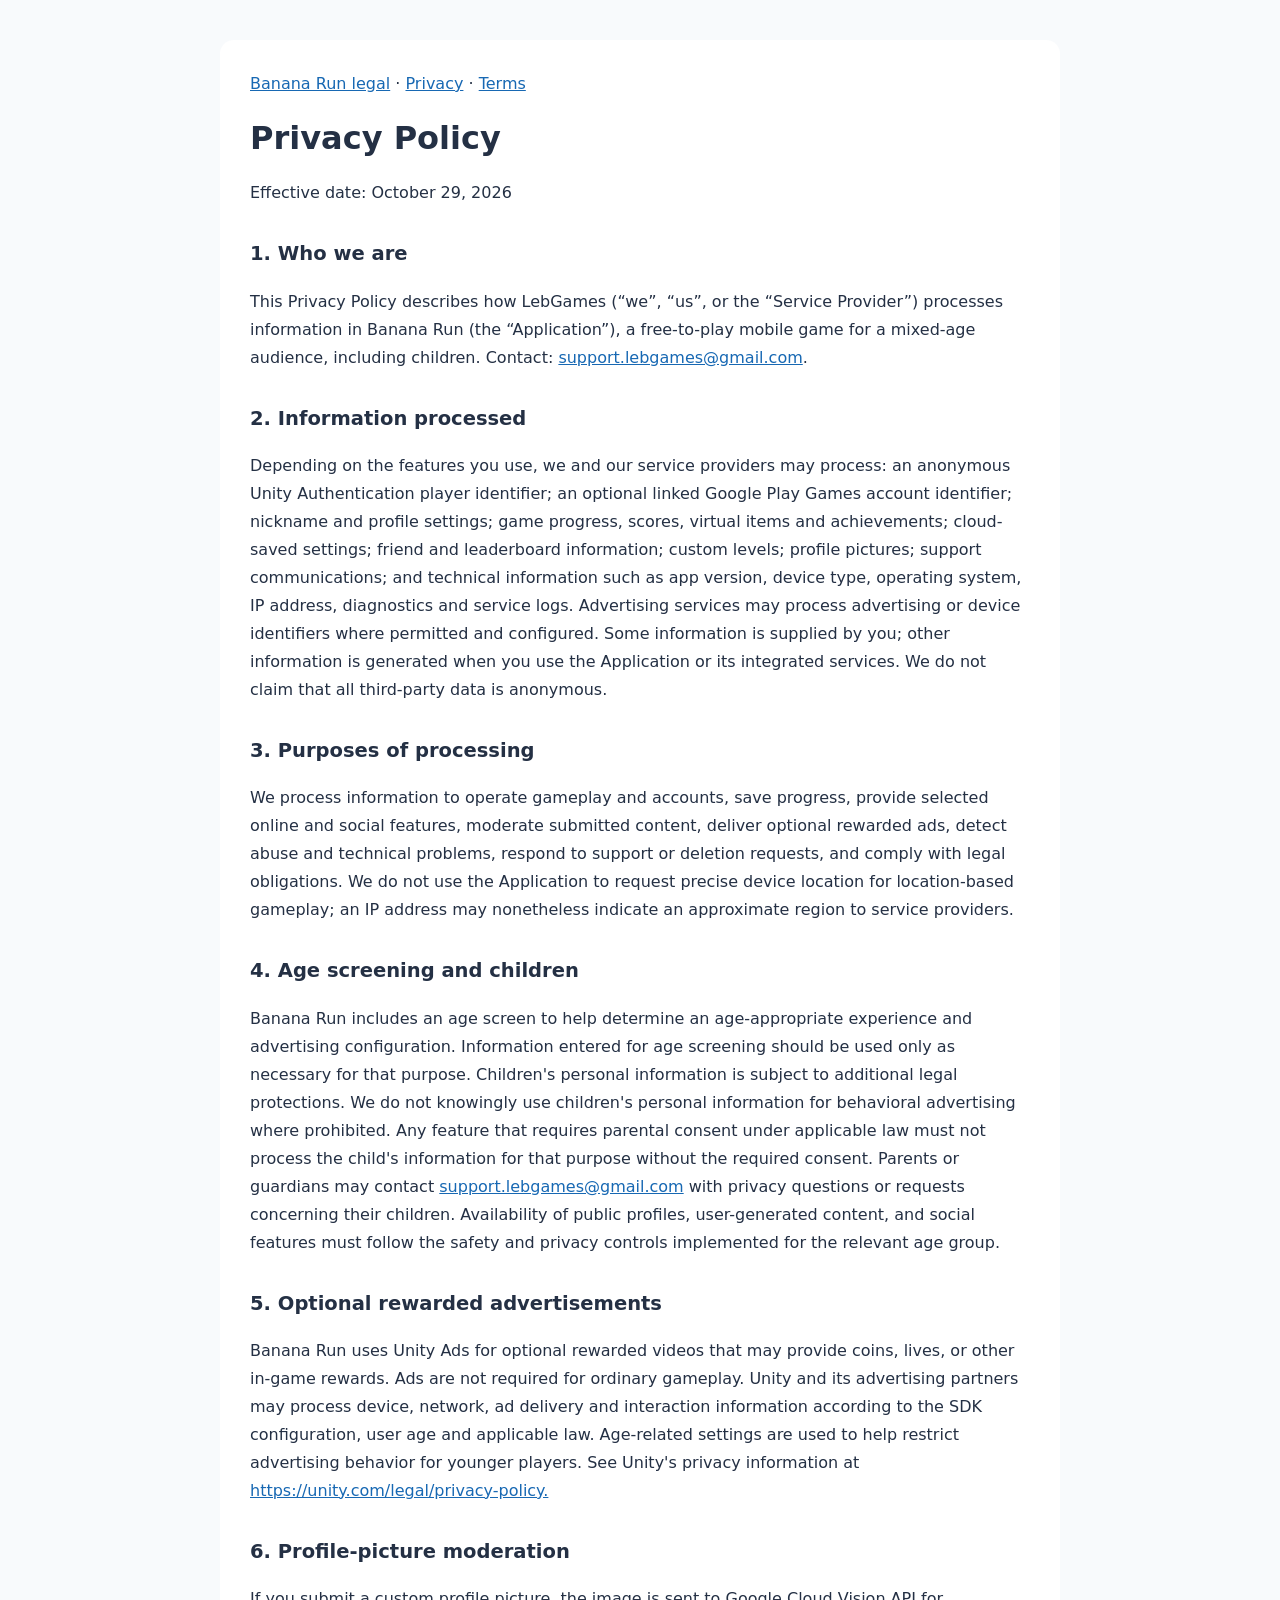
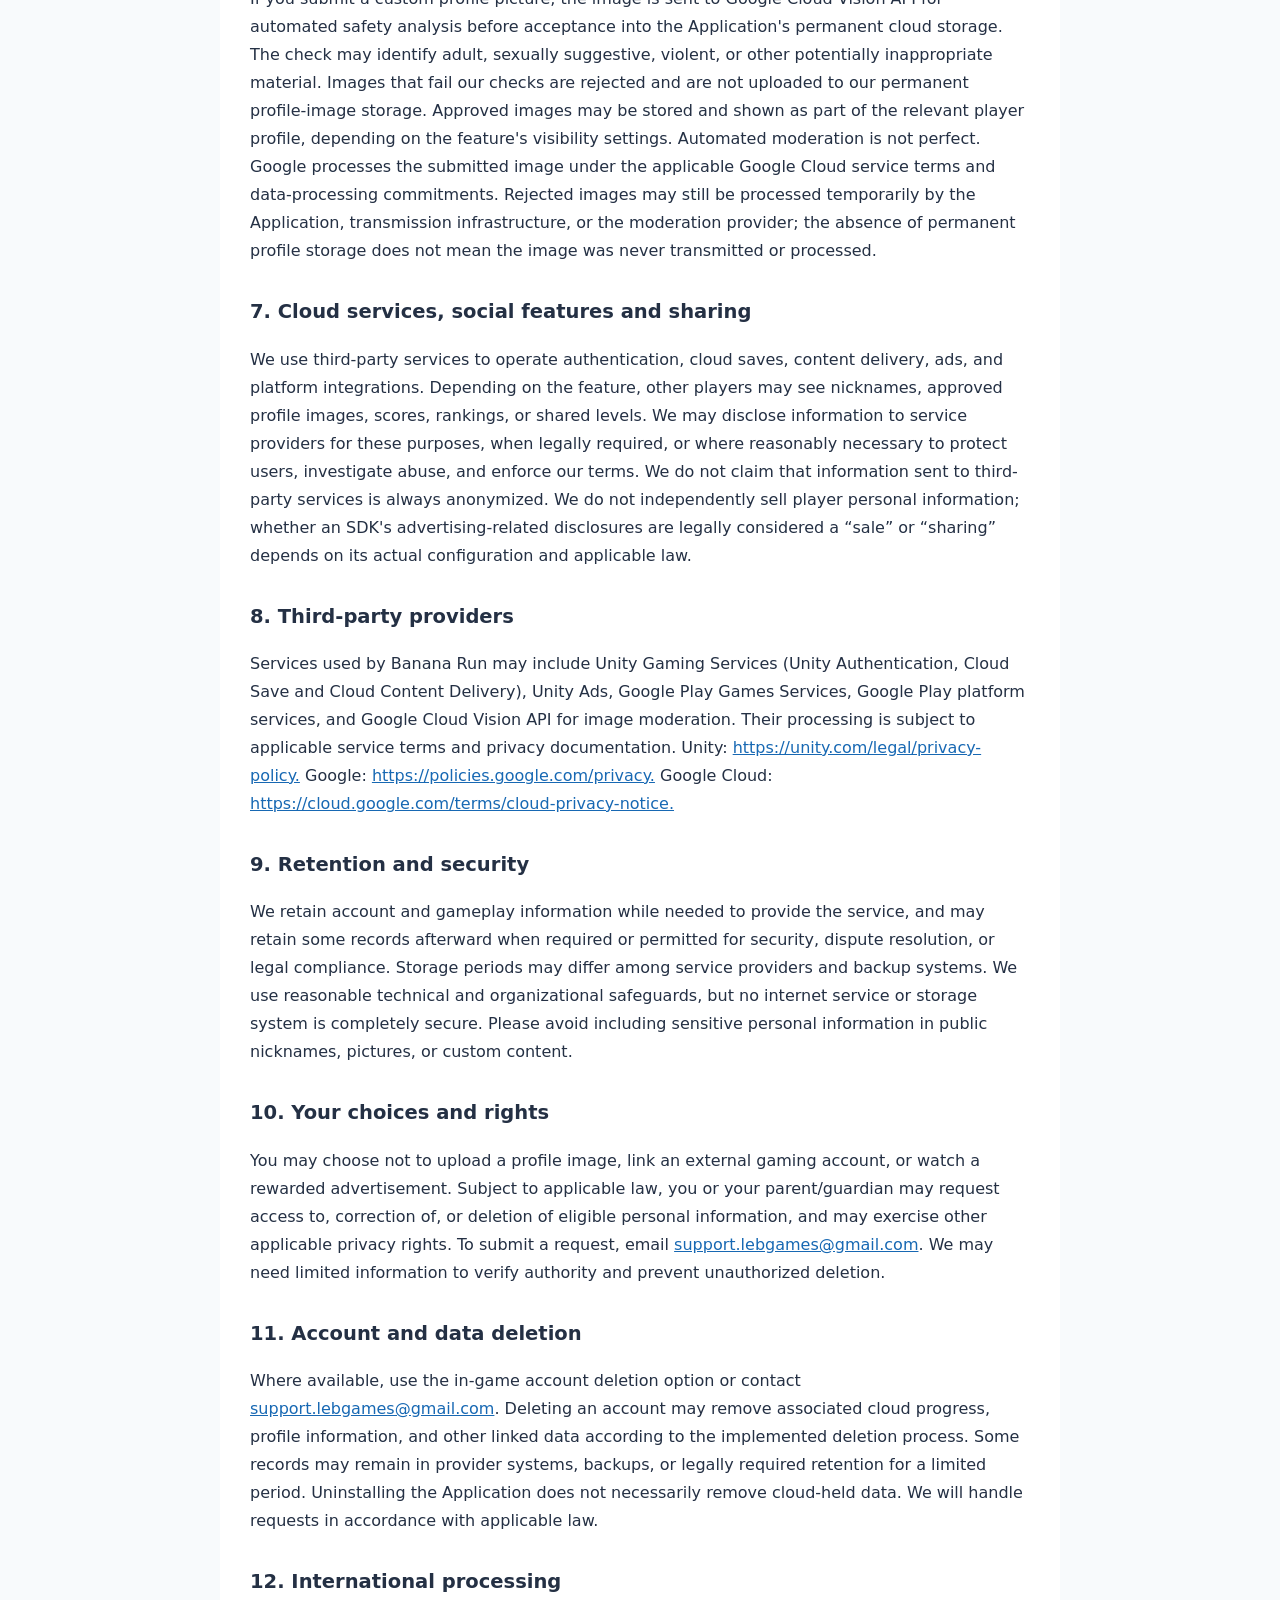
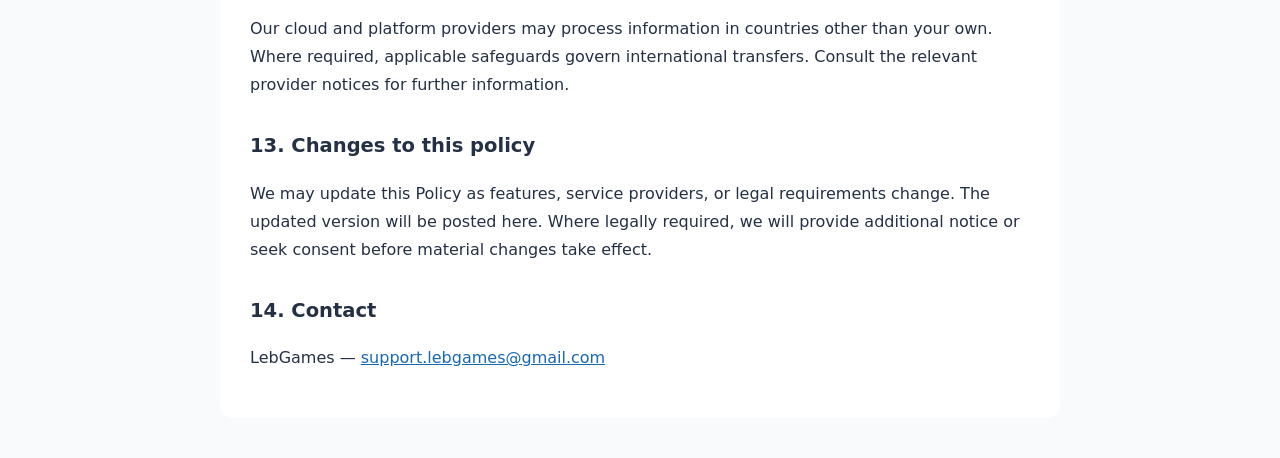
==== privacy-policy.html @ f40f856b "Add files via upload" ====
<!doctype html><html lang="en"><head><meta charset="utf-8"><meta name="viewport" content="width=device-width, initial-scale=1"><title>Privacy Policy | Banana Run</title><style>body{font:16px/1.75 system-ui,-apple-system,Segoe UI,sans-serif;color:#243044;background:#f8fafc;margin:0}main{max-width:780px;margin:40px auto;padding:30px;background:white;border-radius:14px}h1{line-height:1.2}h2{margin-top:30px;font-size:1.22rem}a{color:#1768b3;overflow-wrap:anywhere}@media(max-width:700px){main{margin:0;padding:20px;border-radius:0}}</style></head><body><main><nav><a href="index.html">Banana Run legal</a> · <a href="privacy-policy.html">Privacy</a> · <a href="terms-and-conditions.html">Terms</a></nav><h1>Privacy Policy</h1><p>Effective date: October 29, 2026</p><h2>1. Who we are</h2><p>This Privacy Policy describes how LebGames (“we”, “us”, or the “Service Provider”) processes information in Banana Run (the “Application”), a free-to-play mobile game for a mixed-age audience, including children. Contact: <a href="mailto:support.lebgames@gmail.com">support.lebgames@gmail.com</a>.</p><h2>2. Information processed</h2><p>Depending on the features you use, we and our service providers may process: an anonymous Unity Authentication player identifier; an optional linked Google Play Games account identifier; nickname and profile settings; game progress, scores, virtual items and achievements; cloud-saved settings; friend and leaderboard information; custom levels; profile pictures; support communications; and technical information such as app version, device type, operating system, IP address, diagnostics and service logs. Advertising services may process advertising or device identifiers where permitted and configured. Some information is supplied by you; other information is generated when you use the Application or its integrated services. We do not claim that all third-party data is anonymous.</p><h2>3. Purposes of processing</h2><p>We process information to operate gameplay and accounts, save progress, provide selected online and social features, moderate submitted content, deliver optional rewarded ads, detect abuse and technical problems, respond to support or deletion requests, and comply with legal obligations. We do not use the Application to request precise device location for location-based gameplay; an IP address may nonetheless indicate an approximate region to service providers.</p><h2>4. Age screening and children</h2><p>Banana Run includes an age screen to help determine an age-appropriate experience and advertising configuration. Information entered for age screening should be used only as necessary for that purpose. Children&#x27;s personal information is subject to additional legal protections. We do not knowingly use children&#x27;s personal information for behavioral advertising where prohibited. Any feature that requires parental consent under applicable law must not process the child&#x27;s information for that purpose without the required consent. Parents or guardians may contact <a href="mailto:support.lebgames@gmail.com">support.lebgames@gmail.com</a> with privacy questions or requests concerning their children. Availability of public profiles, user-generated content, and social features must follow the safety and privacy controls implemented for the relevant age group.</p><h2>5. Optional rewarded advertisements</h2><p>Banana Run uses Unity Ads for optional rewarded videos that may provide coins, lives, or other in-game rewards. Ads are not required for ordinary gameplay. Unity and its advertising partners may process device, network, ad delivery and interaction information according to the SDK configuration, user age and applicable law. Age-related settings are used to help restrict advertising behavior for younger players. See Unity&#x27;s privacy information at <a href="https://unity.com/legal/privacy-policy.">https://unity.com/legal/privacy-policy.</a></p><h2>6. Profile-picture moderation</h2><p>If you submit a custom profile picture, the image is sent to Google Cloud Vision API for automated safety analysis before acceptance into the Application&#x27;s permanent cloud storage. The check may identify adult, sexually suggestive, violent, or other potentially inappropriate material. Images that fail our checks are rejected and are not uploaded to our permanent profile-image storage. Approved images may be stored and shown as part of the relevant player profile, depending on the feature&#x27;s visibility settings. Automated moderation is not perfect. Google processes the submitted image under the applicable Google Cloud service terms and data-processing commitments. Rejected images may still be processed temporarily by the Application, transmission infrastructure, or the moderation provider; the absence of permanent profile storage does not mean the image was never transmitted or processed.</p><h2>7. Cloud services, social features and sharing</h2><p>We use third-party services to operate authentication, cloud saves, content delivery, ads, and platform integrations. Depending on the feature, other players may see nicknames, approved profile images, scores, rankings, or shared levels. We may disclose information to service providers for these purposes, when legally required, or where reasonably necessary to protect users, investigate abuse, and enforce our terms. We do not claim that information sent to third-party services is always anonymized. We do not independently sell player personal information; whether an SDK&#x27;s advertising-related disclosures are legally considered a “sale” or “sharing” depends on its actual configuration and applicable law.</p><h2>8. Third-party providers</h2><p>Services used by Banana Run may include Unity Gaming Services (Unity Authentication, Cloud Save and Cloud Content Delivery), Unity Ads, Google Play Games Services, Google Play platform services, and Google Cloud Vision API for image moderation. Their processing is subject to applicable service terms and privacy documentation. Unity: <a href="https://unity.com/legal/privacy-policy.">https://unity.com/legal/privacy-policy.</a> Google: <a href="https://policies.google.com/privacy.">https://policies.google.com/privacy.</a> Google Cloud: <a href="https://cloud.google.com/terms/cloud-privacy-notice.">https://cloud.google.com/terms/cloud-privacy-notice.</a></p><h2>9. Retention and security</h2><p>We retain account and gameplay information while needed to provide the service, and may retain some records afterward when required or permitted for security, dispute resolution, or legal compliance. Storage periods may differ among service providers and backup systems. We use reasonable technical and organizational safeguards, but no internet service or storage system is completely secure. Please avoid including sensitive personal information in public nicknames, pictures, or custom content.</p><h2>10. Your choices and rights</h2><p>You may choose not to upload a profile image, link an external gaming account, or watch a rewarded advertisement. Subject to applicable law, you or your parent/guardian may request access to, correction of, or deletion of eligible personal information, and may exercise other applicable privacy rights. To submit a request, email <a href="mailto:support.lebgames@gmail.com">support.lebgames@gmail.com</a>. We may need limited information to verify authority and prevent unauthorized deletion.</p><h2>11. Account and data deletion</h2><p>Where available, use the in-game account deletion option or contact <a href="mailto:support.lebgames@gmail.com">support.lebgames@gmail.com</a>. Deleting an account may remove associated cloud progress, profile information, and other linked data according to the implemented deletion process. Some records may remain in provider systems, backups, or legally required retention for a limited period. Uninstalling the Application does not necessarily remove cloud-held data. We will handle requests in accordance with applicable law.</p><h2>12. International processing</h2><p>Our cloud and platform providers may process information in countries other than your own. Where required, applicable safeguards govern international transfers. Consult the relevant provider notices for further information.</p><h2>13. Changes to this policy</h2><p>We may update this Policy as features, service providers, or legal requirements change. The updated version will be posted here. Where legally required, we will provide additional notice or seek consent before material changes take effect.</p><h2>14. Contact</h2><p>LebGames — <a href="mailto:support.lebgames@gmail.com">support.lebgames@gmail.com</a></p></main></body></html>
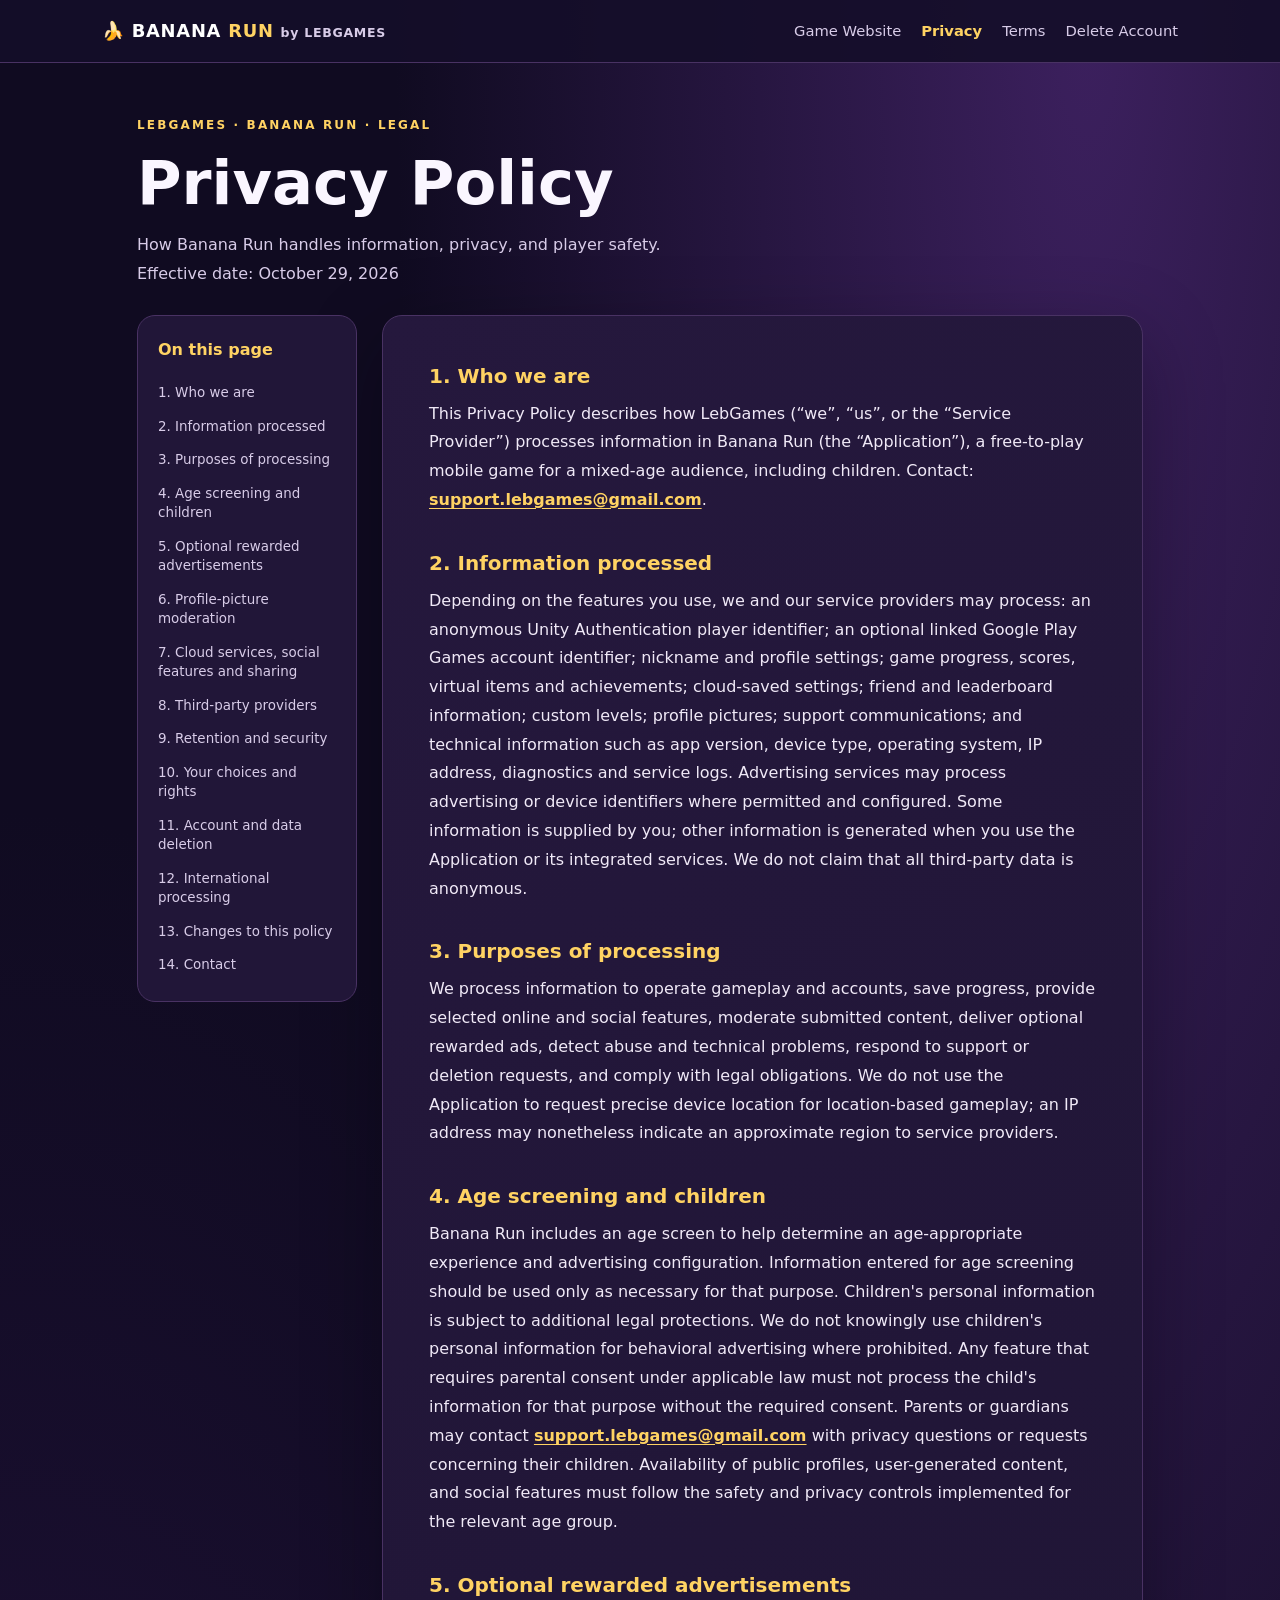
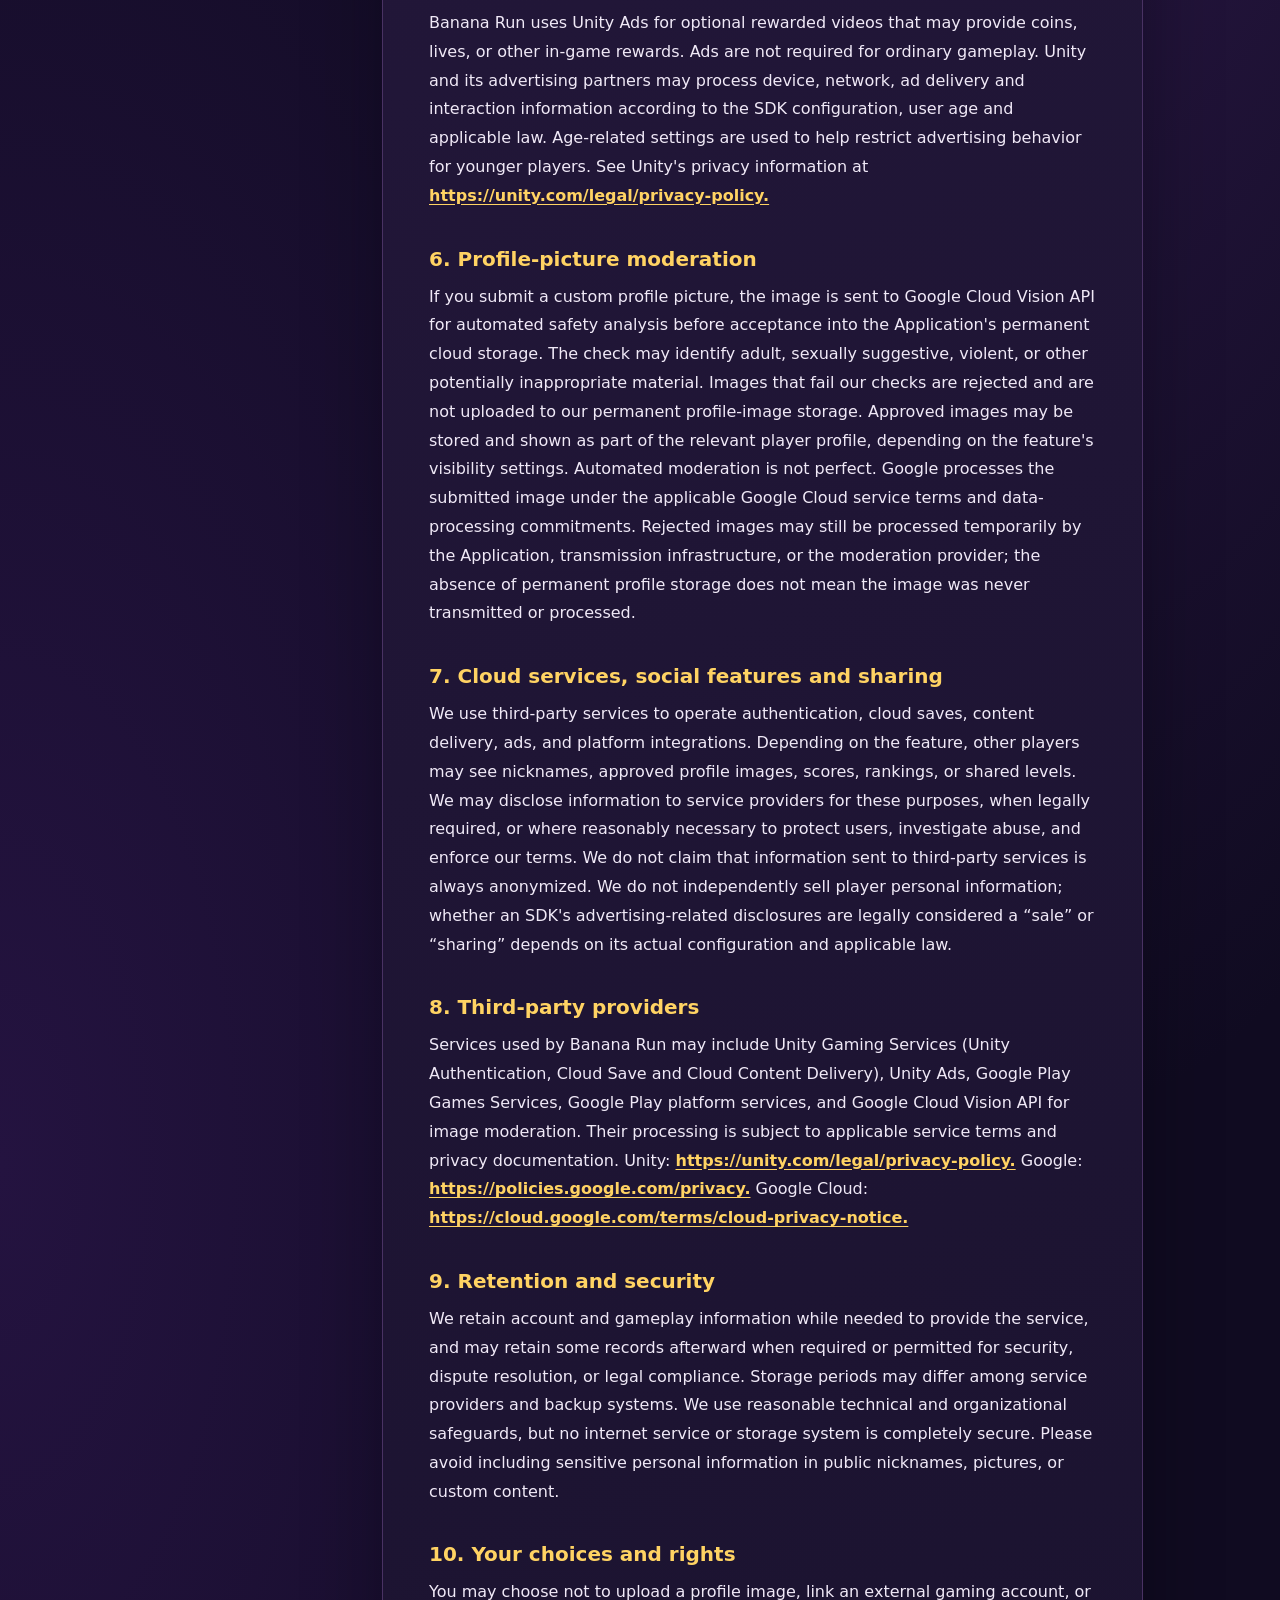
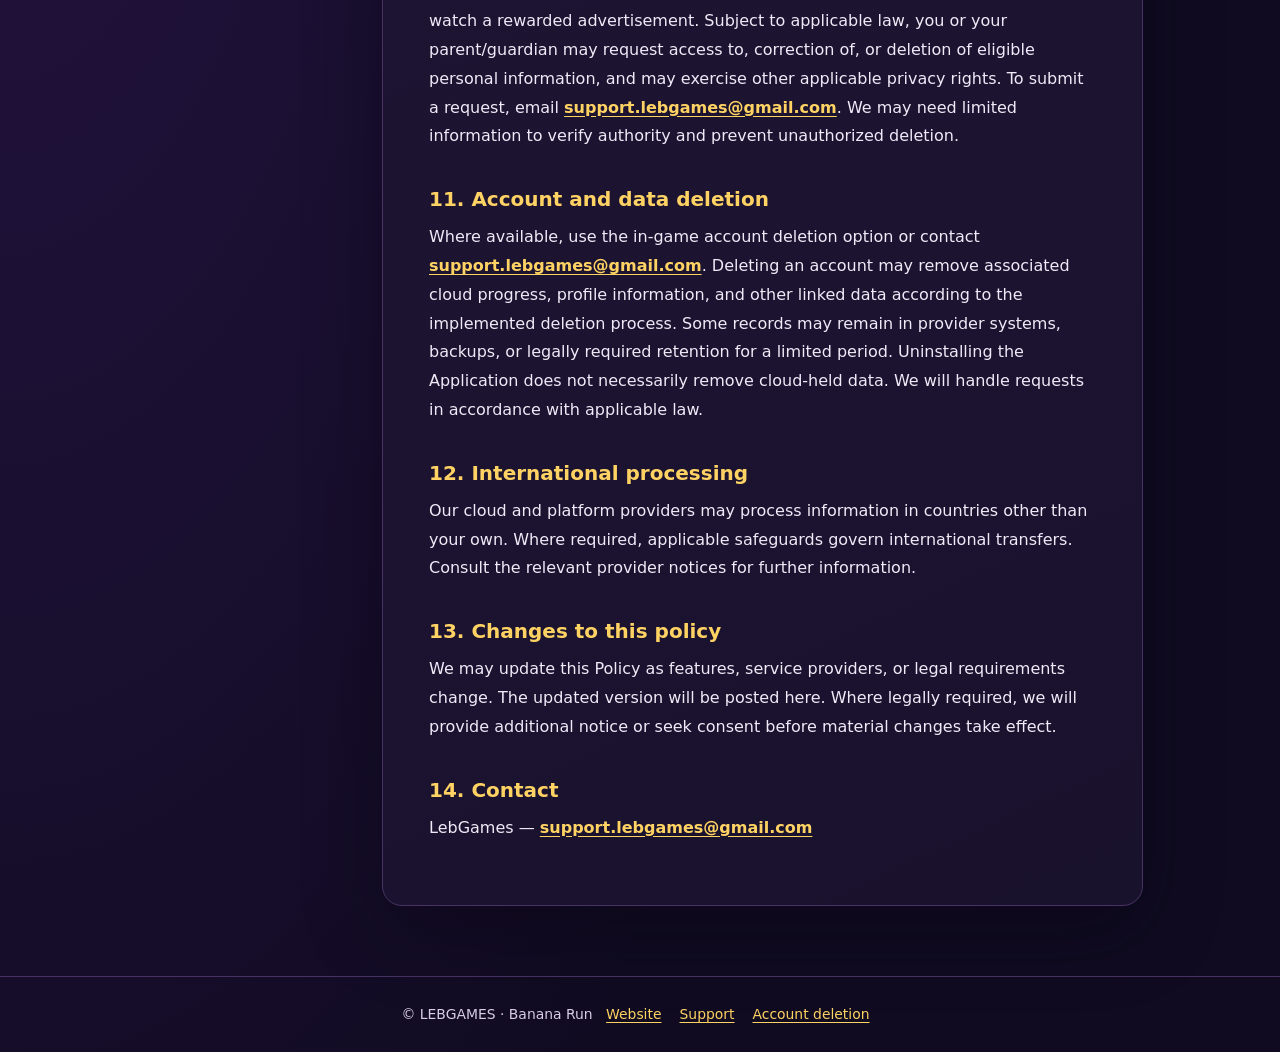
==== commit c94bf9ca: "Add files via upload" ====
--- a/privacy-policy.html
+++ b/privacy-policy.html
@@ -1 +1,9 @@
-<!doctype html><html lang="en"><head><meta charset="utf-8"><meta name="viewport" content="width=device-width, initial-scale=1"><title>Privacy Policy | Banana Run</title><style>body{font:16px/1.75 system-ui,-apple-system,Segoe UI,sans-serif;color:#243044;background:#f8fafc;margin:0}main{max-width:780px;margin:40px auto;padding:30px;background:white;border-radius:14px}h1{line-height:1.2}h2{margin-top:30px;font-size:1.22rem}a{color:#1768b3;overflow-wrap:anywhere}@media(max-width:700px){main{margin:0;padding:20px;border-radius:0}}</style></head><body><main><nav><a href="index.html">Banana Run legal</a> · <a href="privacy-policy.html">Privacy</a> · <a href="terms-and-conditions.html">Terms</a></nav><h1>Privacy Policy</h1><p>Effective date: October 29, 2026</p><h2>1. Who we are</h2><p>This Privacy Policy describes how LebGames (“we”, “us”, or the “Service Provider”) processes information in Banana Run (the “Application”), a free-to-play mobile game for a mixed-age audience, including children. Contact: <a href="mailto:support.lebgames@gmail.com">support.lebgames@gmail.com</a>.</p><h2>2. Information processed</h2><p>Depending on the features you use, we and our service providers may process: an anonymous Unity Authentication player identifier; an optional linked Google Play Games account identifier; nickname and profile settings; game progress, scores, virtual items and achievements; cloud-saved settings; friend and leaderboard information; custom levels; profile pictures; support communications; and technical information such as app version, device type, operating system, IP address, diagnostics and service logs. Advertising services may process advertising or device identifiers where permitted and configured. Some information is supplied by you; other information is generated when you use the Application or its integrated services. We do not claim that all third-party data is anonymous.</p><h2>3. Purposes of processing</h2><p>We process information to operate gameplay and accounts, save progress, provide selected online and social features, moderate submitted content, deliver optional rewarded ads, detect abuse and technical problems, respond to support or deletion requests, and comply with legal obligations. We do not use the Application to request precise device location for location-based gameplay; an IP address may nonetheless indicate an approximate region to service providers.</p><h2>4. Age screening and children</h2><p>Banana Run includes an age screen to help determine an age-appropriate experience and advertising configuration. Information entered for age screening should be used only as necessary for that purpose. Children&#x27;s personal information is subject to additional legal protections. We do not knowingly use children&#x27;s personal information for behavioral advertising where prohibited. Any feature that requires parental consent under applicable law must not process the child&#x27;s information for that purpose without the required consent. Parents or guardians may contact <a href="mailto:support.lebgames@gmail.com">support.lebgames@gmail.com</a> with privacy questions or requests concerning their children. Availability of public profiles, user-generated content, and social features must follow the safety and privacy controls implemented for the relevant age group.</p><h2>5. Optional rewarded advertisements</h2><p>Banana Run uses Unity Ads for optional rewarded videos that may provide coins, lives, or other in-game rewards. Ads are not required for ordinary gameplay. Unity and its advertising partners may process device, network, ad delivery and interaction information according to the SDK configuration, user age and applicable law. Age-related settings are used to help restrict advertising behavior for younger players. See Unity&#x27;s privacy information at <a href="https://unity.com/legal/privacy-policy.">https://unity.com/legal/privacy-policy.</a></p><h2>6. Profile-picture moderation</h2><p>If you submit a custom profile picture, the image is sent to Google Cloud Vision API for automated safety analysis before acceptance into the Application&#x27;s permanent cloud storage. The check may identify adult, sexually suggestive, violent, or other potentially inappropriate material. Images that fail our checks are rejected and are not uploaded to our permanent profile-image storage. Approved images may be stored and shown as part of the relevant player profile, depending on the feature&#x27;s visibility settings. Automated moderation is not perfect. Google processes the submitted image under the applicable Google Cloud service terms and data-processing commitments. Rejected images may still be processed temporarily by the Application, transmission infrastructure, or the moderation provider; the absence of permanent profile storage does not mean the image was never transmitted or processed.</p><h2>7. Cloud services, social features and sharing</h2><p>We use third-party services to operate authentication, cloud saves, content delivery, ads, and platform integrations. Depending on the feature, other players may see nicknames, approved profile images, scores, rankings, or shared levels. We may disclose information to service providers for these purposes, when legally required, or where reasonably necessary to protect users, investigate abuse, and enforce our terms. We do not claim that information sent to third-party services is always anonymized. We do not independently sell player personal information; whether an SDK&#x27;s advertising-related disclosures are legally considered a “sale” or “sharing” depends on its actual configuration and applicable law.</p><h2>8. Third-party providers</h2><p>Services used by Banana Run may include Unity Gaming Services (Unity Authentication, Cloud Save and Cloud Content Delivery), Unity Ads, Google Play Games Services, Google Play platform services, and Google Cloud Vision API for image moderation. Their processing is subject to applicable service terms and privacy documentation. Unity: <a href="https://unity.com/legal/privacy-policy.">https://unity.com/legal/privacy-policy.</a> Google: <a href="https://policies.google.com/privacy.">https://policies.google.com/privacy.</a> Google Cloud: <a href="https://cloud.google.com/terms/cloud-privacy-notice.">https://cloud.google.com/terms/cloud-privacy-notice.</a></p><h2>9. Retention and security</h2><p>We retain account and gameplay information while needed to provide the service, and may retain some records afterward when required or permitted for security, dispute resolution, or legal compliance. Storage periods may differ among service providers and backup systems. We use reasonable technical and organizational safeguards, but no internet service or storage system is completely secure. Please avoid including sensitive personal information in public nicknames, pictures, or custom content.</p><h2>10. Your choices and rights</h2><p>You may choose not to upload a profile image, link an external gaming account, or watch a rewarded advertisement. Subject to applicable law, you or your parent/guardian may request access to, correction of, or deletion of eligible personal information, and may exercise other applicable privacy rights. To submit a request, email <a href="mailto:support.lebgames@gmail.com">support.lebgames@gmail.com</a>. We may need limited information to verify authority and prevent unauthorized deletion.</p><h2>11. Account and data deletion</h2><p>Where available, use the in-game account deletion option or contact <a href="mailto:support.lebgames@gmail.com">support.lebgames@gmail.com</a>. Deleting an account may remove associated cloud progress, profile information, and other linked data according to the implemented deletion process. Some records may remain in provider systems, backups, or legally required retention for a limited period. Uninstalling the Application does not necessarily remove cloud-held data. We will handle requests in accordance with applicable law.</p><h2>12. International processing</h2><p>Our cloud and platform providers may process information in countries other than your own. Where required, applicable safeguards govern international transfers. Consult the relevant provider notices for further information.</p><h2>13. Changes to this policy</h2><p>We may update this Policy as features, service providers, or legal requirements change. The updated version will be posted here. Where legally required, we will provide additional notice or seek consent before material changes take effect.</p><h2>14. Contact</h2><p>LebGames — <a href="mailto:support.lebgames@gmail.com">support.lebgames@gmail.com</a></p></main></body></html>+<!doctype html>
+<html lang="en"><head><meta charset="utf-8"><meta name="viewport" content="width=device-width,initial-scale=1">
+<meta name="theme-color" content="#100b21"><meta name="description" content="How Banana Run handles information, privacy, and player safety.">
+<title>Privacy Policy | Banana Run — LEBGAMES</title><link rel="stylesheet" href="legal-style.css"></head>
+<body><header class="site-header"><div class="header-inner"><a class="brand" href="https://lebgames.github.io/BananaRun/">🍌 BANANA <b>RUN</b> <span style="font-size:.7em;color:#d8cce8">by LEBGAMES</span></a>
+<nav aria-label="Primary navigation"><a href="https://lebgames.github.io/BananaRun/">Game Website</a><a href="privacy-policy.html" aria-current="page">Privacy</a><a href="terms-and-conditions.html" >Terms</a><a href="https://berjawiahmad.github.io/banana-run-account-deletion/">Delete Account</a></nav></div></header>
+<section class="hero"><div class="eyebrow">LEBGAMES · Banana Run · Legal</div><h1>Privacy Policy</h1><p>How Banana Run handles information, privacy, and player safety.<br>Effective date: October 29, 2026</p></section>
+<div class="layout"><aside class="toc" aria-label="On this page"><strong>On this page</strong><div class="toc-links"><a href="#section-1">1. Who we are</a><a href="#section-2">2. Information processed</a><a href="#section-3">3. Purposes of processing</a><a href="#section-4">4. Age screening and children</a><a href="#section-5">5. Optional rewarded advertisements</a><a href="#section-6">6. Profile-picture moderation</a><a href="#section-7">7. Cloud services, social features and sharing</a><a href="#section-8">8. Third-party providers</a><a href="#section-9">9. Retention and security</a><a href="#section-10">10. Your choices and rights</a><a href="#section-11">11. Account and data deletion</a><a href="#section-12">12. International processing</a><a href="#section-13">13. Changes to this policy</a><a href="#section-14">14. Contact</a></div></aside><main class="policy" id="main-content"><h2 id="section-1">1. Who we are</h2><p>This Privacy Policy describes how LebGames (“we”, “us”, or the “Service Provider”) processes information in Banana Run (the “Application”), a free-to-play mobile game for a mixed-age audience, including children. Contact: <a href="mailto:support.lebgames@gmail.com">support.lebgames@gmail.com</a>.</p><h2 id="section-2">2. Information processed</h2><p>Depending on the features you use, we and our service providers may process: an anonymous Unity Authentication player identifier; an optional linked Google Play Games account identifier; nickname and profile settings; game progress, scores, virtual items and achievements; cloud-saved settings; friend and leaderboard information; custom levels; profile pictures; support communications; and technical information such as app version, device type, operating system, IP address, diagnostics and service logs. Advertising services may process advertising or device identifiers where permitted and configured. Some information is supplied by you; other information is generated when you use the Application or its integrated services. We do not claim that all third-party data is anonymous.</p><h2 id="section-3">3. Purposes of processing</h2><p>We process information to operate gameplay and accounts, save progress, provide selected online and social features, moderate submitted content, deliver optional rewarded ads, detect abuse and technical problems, respond to support or deletion requests, and comply with legal obligations. We do not use the Application to request precise device location for location-based gameplay; an IP address may nonetheless indicate an approximate region to service providers.</p><h2 id="section-4">4. Age screening and children</h2><p>Banana Run includes an age screen to help determine an age-appropriate experience and advertising configuration. Information entered for age screening should be used only as necessary for that purpose. Children's personal information is subject to additional legal protections. We do not knowingly use children's personal information for behavioral advertising where prohibited. Any feature that requires parental consent under applicable law must not process the child's information for that purpose without the required consent. Parents or guardians may contact <a href="mailto:support.lebgames@gmail.com">support.lebgames@gmail.com</a> with privacy questions or requests concerning their children. Availability of public profiles, user-generated content, and social features must follow the safety and privacy controls implemented for the relevant age group.</p><h2 id="section-5">5. Optional rewarded advertisements</h2><p>Banana Run uses Unity Ads for optional rewarded videos that may provide coins, lives, or other in-game rewards. Ads are not required for ordinary gameplay. Unity and its advertising partners may process device, network, ad delivery and interaction information according to the SDK configuration, user age and applicable law. Age-related settings are used to help restrict advertising behavior for younger players. See Unity's privacy information at <a href="https://unity.com/legal/privacy-policy.">https://unity.com/legal/privacy-policy.</a></p><h2 id="section-6">6. Profile-picture moderation</h2><p>If you submit a custom profile picture, the image is sent to Google Cloud Vision API for automated safety analysis before acceptance into the Application's permanent cloud storage. The check may identify adult, sexually suggestive, violent, or other potentially inappropriate material. Images that fail our checks are rejected and are not uploaded to our permanent profile-image storage. Approved images may be stored and shown as part of the relevant player profile, depending on the feature's visibility settings. Automated moderation is not perfect. Google processes the submitted image under the applicable Google Cloud service terms and data-processing commitments. Rejected images may still be processed temporarily by the Application, transmission infrastructure, or the moderation provider; the absence of permanent profile storage does not mean the image was never transmitted or processed.</p><h2 id="section-7">7. Cloud services, social features and sharing</h2><p>We use third-party services to operate authentication, cloud saves, content delivery, ads, and platform integrations. Depending on the feature, other players may see nicknames, approved profile images, scores, rankings, or shared levels. We may disclose information to service providers for these purposes, when legally required, or where reasonably necessary to protect users, investigate abuse, and enforce our terms. We do not claim that information sent to third-party services is always anonymized. We do not independently sell player personal information; whether an SDK's advertising-related disclosures are legally considered a “sale” or “sharing” depends on its actual configuration and applicable law.</p><h2 id="section-8">8. Third-party providers</h2><p>Services used by Banana Run may include Unity Gaming Services (Unity Authentication, Cloud Save and Cloud Content Delivery), Unity Ads, Google Play Games Services, Google Play platform services, and Google Cloud Vision API for image moderation. Their processing is subject to applicable service terms and privacy documentation. Unity: <a href="https://unity.com/legal/privacy-policy.">https://unity.com/legal/privacy-policy.</a> Google: <a href="https://policies.google.com/privacy.">https://policies.google.com/privacy.</a> Google Cloud: <a href="https://cloud.google.com/terms/cloud-privacy-notice.">https://cloud.google.com/terms/cloud-privacy-notice.</a></p><h2 id="section-9">9. Retention and security</h2><p>We retain account and gameplay information while needed to provide the service, and may retain some records afterward when required or permitted for security, dispute resolution, or legal compliance. Storage periods may differ among service providers and backup systems. We use reasonable technical and organizational safeguards, but no internet service or storage system is completely secure. Please avoid including sensitive personal information in public nicknames, pictures, or custom content.</p><h2 id="section-10">10. Your choices and rights</h2><p>You may choose not to upload a profile image, link an external gaming account, or watch a rewarded advertisement. Subject to applicable law, you or your parent/guardian may request access to, correction of, or deletion of eligible personal information, and may exercise other applicable privacy rights. To submit a request, email <a href="mailto:support.lebgames@gmail.com">support.lebgames@gmail.com</a>. We may need limited information to verify authority and prevent unauthorized deletion.</p><h2 id="section-11">11. Account and data deletion</h2><p>Where available, use the in-game account deletion option or contact <a href="mailto:support.lebgames@gmail.com">support.lebgames@gmail.com</a>. Deleting an account may remove associated cloud progress, profile information, and other linked data according to the implemented deletion process. Some records may remain in provider systems, backups, or legally required retention for a limited period. Uninstalling the Application does not necessarily remove cloud-held data. We will handle requests in accordance with applicable law.</p><h2 id="section-12">12. International processing</h2><p>Our cloud and platform providers may process information in countries other than your own. Where required, applicable safeguards govern international transfers. Consult the relevant provider notices for further information.</p><h2 id="section-13">13. Changes to this policy</h2><p>We may update this Policy as features, service providers, or legal requirements change. The updated version will be posted here. Where legally required, we will provide additional notice or seek consent before material changes take effect.</p><h2 id="section-14">14. Contact</h2><p>LebGames — <a href="mailto:support.lebgames@gmail.com">support.lebgames@gmail.com</a></p></main></div>
+<footer class="footer">© LEBGAMES · Banana Run <a href="https://lebgames.github.io/BananaRun/">Website</a><a href="mailto:support.lebgames@gmail.com">Support</a><a href="https://berjawiahmad.github.io/banana-run-account-deletion/">Account deletion</a></footer></body></html>
--- a/legal-style.css
+++ b/legal-style.css
@@ -0,0 +1,35 @@
+
+:root{color-scheme:dark;--bg:#100b21;--panel:#201537;--line:#493263;--text:#faf6ff;--muted:#d8cce8;--gold:#ffd363;--violet:#bc92ff}
+*{box-sizing:border-box}
+html{scroll-behavior:smooth}
+body{margin:0;font:16px/1.8 system-ui,-apple-system,"Segoe UI",Roboto,sans-serif;color:var(--text);background:radial-gradient(ellipse at 85% 0%,#3c205e 0%,transparent 45%),radial-gradient(ellipse at 0% 65%,#241340 0%,transparent 50%),var(--bg)}
+a{color:var(--gold);overflow-wrap:anywhere;text-underline-offset:3px}
+a:hover{color:#fff1b8}
+.site-header{border-bottom:1px solid var(--line);background:#140e29e8}
+.header-inner{max-width:1120px;margin:auto;padding:15px 22px;display:flex;align-items:center;justify-content:space-between;gap:18px;flex-wrap:wrap}
+.brand{text-decoration:none;color:white;font-weight:900;letter-spacing:.04em;font-size:1.12rem}
+.brand b{color:var(--gold)}
+.site-header nav{display:flex;gap:20px;flex-wrap:wrap;font-size:.92rem}
+.site-header nav a{color:var(--muted);text-decoration:none}
+.site-header nav a[aria-current=page]{color:var(--gold);font-weight:750}
+.hero{max-width:1050px;margin:0 auto;padding:52px 22px 26px}
+.eyebrow{text-transform:uppercase;letter-spacing:.18em;color:var(--gold);font-size:.75rem;font-weight:800}
+.hero h1{font-size:clamp(2.25rem,6vw,3.8rem);line-height:1.12;margin:12px 0 14px}
+.hero p{color:var(--muted);margin:0;max-width:690px}
+.layout{max-width:1050px;margin:auto;padding:0 22px 70px;display:grid;grid-template-columns:220px minmax(0,1fr);gap:25px;align-items:start}
+.toc{position:sticky;top:20px;padding:20px;border:1px solid var(--line);border-radius:18px;background:#211638}
+.toc strong{display:block;color:var(--gold);margin-bottom:12px}
+.toc a{display:block;font-size:.84rem;line-height:1.45;padding:7px 0;text-decoration:none;color:var(--muted)}
+.toc a:hover{color:white}
+.policy{min-width:0;background:linear-gradient(155deg,#25183d,#19122d);border:1px solid var(--line);border-radius:20px;padding:clamp(22px,4vw,46px);box-shadow:0 24px 80px #05020b55}
+.policy h2{font-size:1.25rem;line-height:1.4;color:var(--gold);margin:34px 0 10px;scroll-margin-top:20px}
+.policy h2:first-of-type{margin-top:0}
+.policy p,.policy li{color:#f0e9f7}
+.policy p{margin:0 0 17px}
+.policy ul,.policy ol{padding-left:22px}
+.policy strong{color:white}
+.policy a{font-weight:650}
+.footer{border-top:1px solid var(--line);padding:25px 22px;text-align:center;color:var(--muted);font-size:.87rem}
+.footer a{margin:0 9px}
+@media(max-width:760px){.layout{grid-template-columns:1fr}.toc{position:static}.toc-links{display:grid;grid-template-columns:repeat(2,minmax(0,1fr));gap:0 15px}.hero{padding-top:36px}.header-inner{justify-content:center;text-align:center}.site-header nav{justify-content:center}.policy{border-radius:15px}}
+@media(max-width:430px){.toc-links{grid-template-columns:1fr}.header-inner{padding:14px}.layout{padding:0 12px 45px}.hero{padding-left:17px;padding-right:17px}}
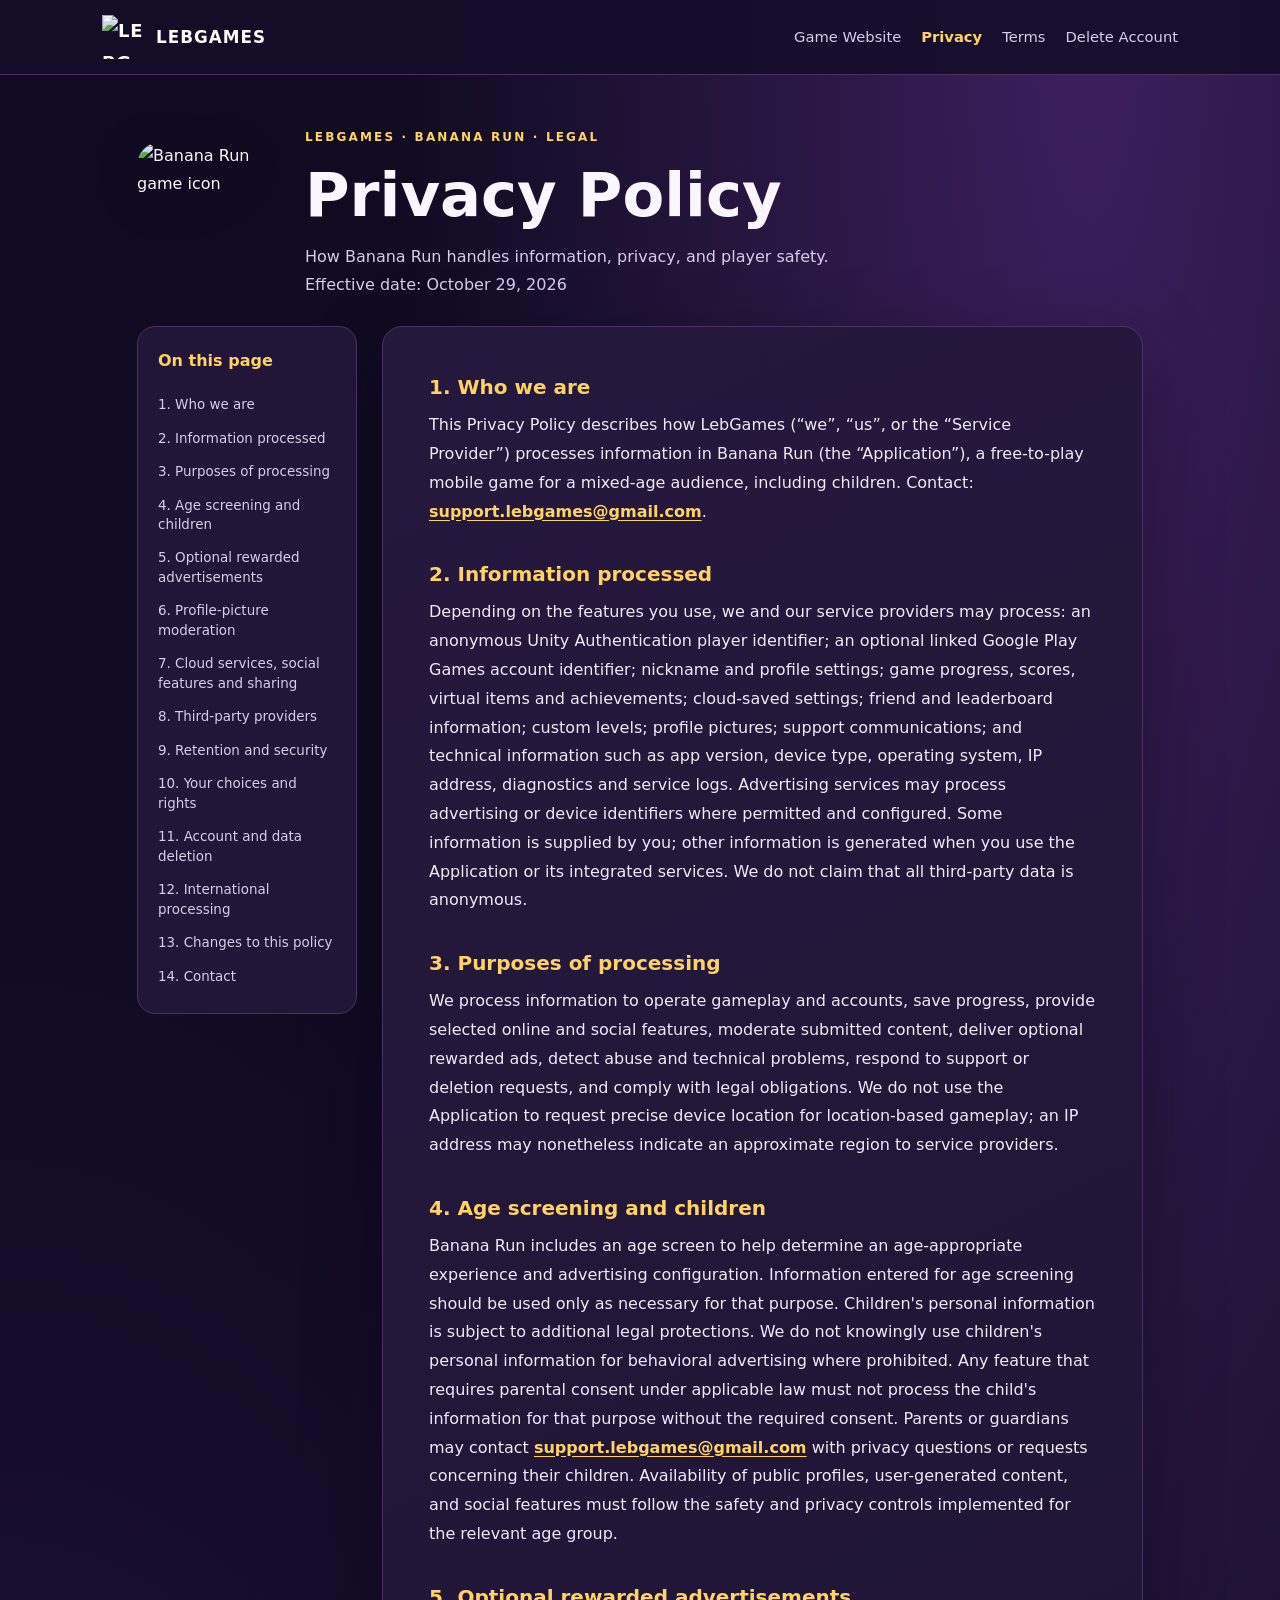
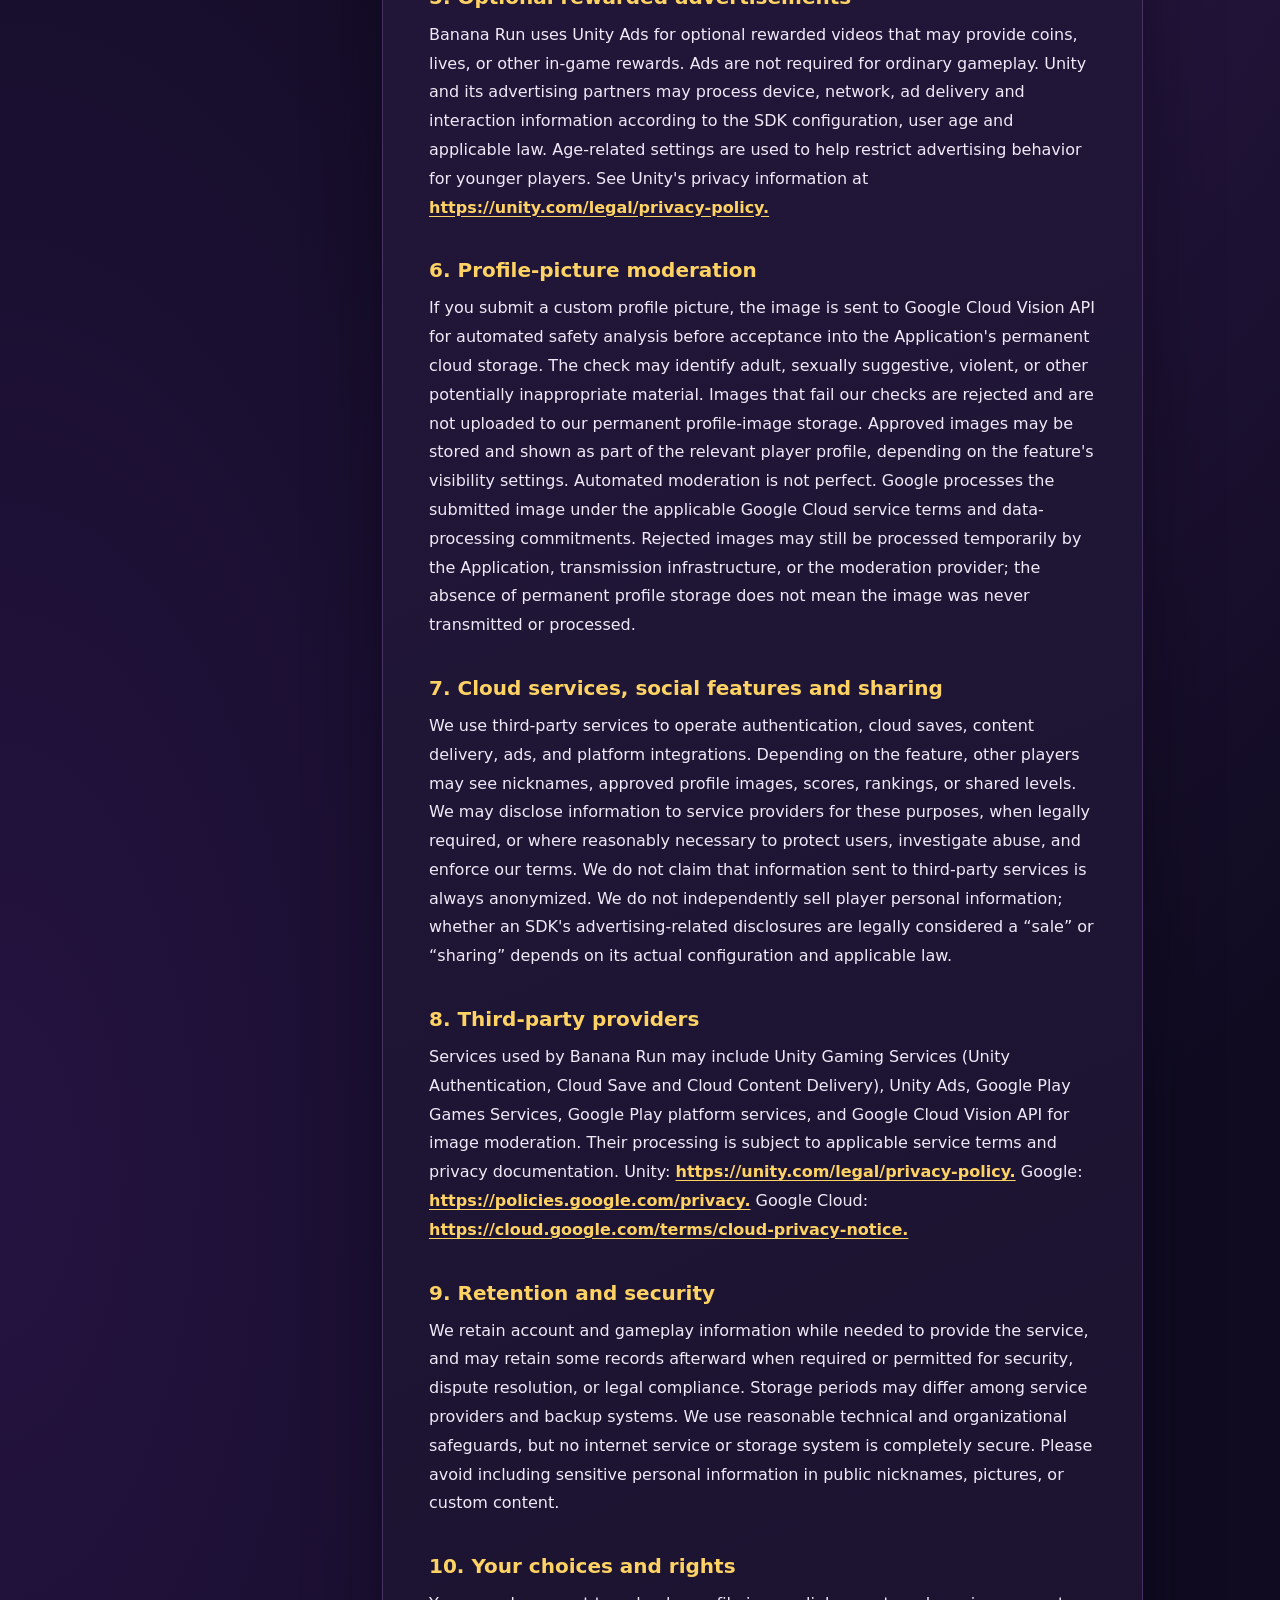
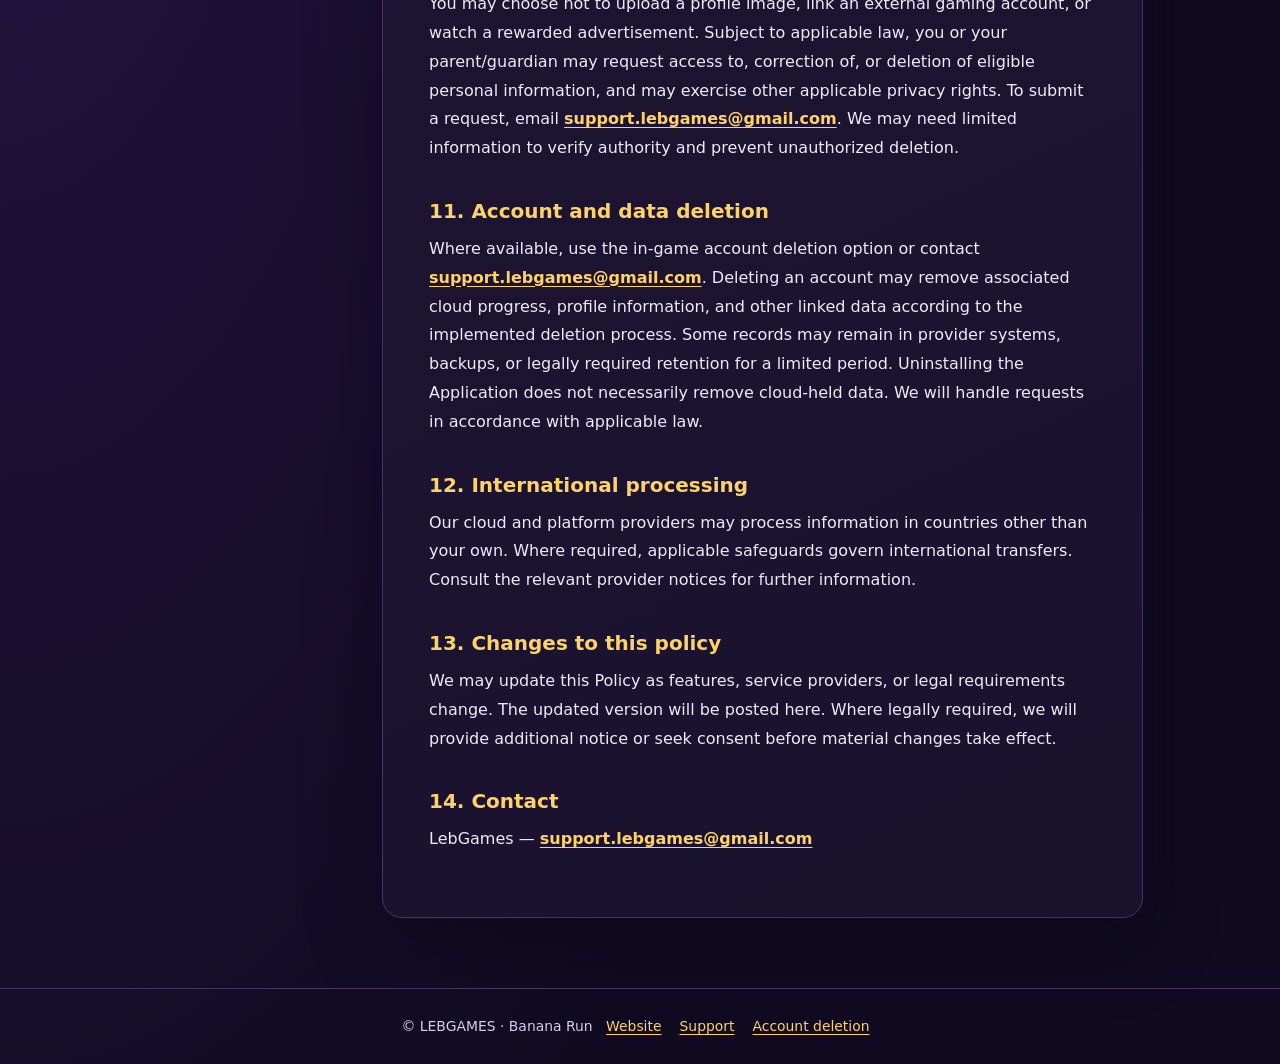
==== commit fb0a0e5b: "Add files via upload" ====
--- a/privacy-policy.html
+++ b/privacy-policy.html
@@ -2,8 +2,8 @@
 <html lang="en"><head><meta charset="utf-8"><meta name="viewport" content="width=device-width,initial-scale=1">
 <meta name="theme-color" content="#100b21"><meta name="description" content="How Banana Run handles information, privacy, and player safety.">
 <title>Privacy Policy | Banana Run — LEBGAMES</title><link rel="stylesheet" href="legal-style.css"></head>
-<body><header class="site-header"><div class="header-inner"><a class="brand" href="https://lebgames.github.io/BananaRun/">🍌 BANANA <b>RUN</b> <span style="font-size:.7em;color:#d8cce8">by LEBGAMES</span></a>
+<body><header class="site-header"><div class="header-inner"><a class="brand" href="https://lebgames.github.io/BananaRun/"><img src="assets/lebgames-logo.png" alt="LEBGAMES logo" class="studio-logo"><span class="brand-wordmark">LEBGAMES</span></a>
 <nav aria-label="Primary navigation"><a href="https://lebgames.github.io/BananaRun/">Game Website</a><a href="privacy-policy.html" aria-current="page">Privacy</a><a href="terms-and-conditions.html" >Terms</a><a href="https://berjawiahmad.github.io/banana-run-account-deletion/">Delete Account</a></nav></div></header>
-<section class="hero"><div class="eyebrow">LEBGAMES · Banana Run · Legal</div><h1>Privacy Policy</h1><p>How Banana Run handles information, privacy, and player safety.<br>Effective date: October 29, 2026</p></section>
+<section class="hero"><div class="hero-heading"><img src="assets/banana-run-icon.png" alt="Banana Run game icon" class="game-icon"><div><div class="eyebrow">LEBGAMES · Banana Run · Legal</div><h1>Privacy Policy</h1><p>How Banana Run handles information, privacy, and player safety.<br>Effective date: October 29, 2026</p></div></div></section>
 <div class="layout"><aside class="toc" aria-label="On this page"><strong>On this page</strong><div class="toc-links"><a href="#section-1">1. Who we are</a><a href="#section-2">2. Information processed</a><a href="#section-3">3. Purposes of processing</a><a href="#section-4">4. Age screening and children</a><a href="#section-5">5. Optional rewarded advertisements</a><a href="#section-6">6. Profile-picture moderation</a><a href="#section-7">7. Cloud services, social features and sharing</a><a href="#section-8">8. Third-party providers</a><a href="#section-9">9. Retention and security</a><a href="#section-10">10. Your choices and rights</a><a href="#section-11">11. Account and data deletion</a><a href="#section-12">12. International processing</a><a href="#section-13">13. Changes to this policy</a><a href="#section-14">14. Contact</a></div></aside><main class="policy" id="main-content"><h2 id="section-1">1. Who we are</h2><p>This Privacy Policy describes how LebGames (“we”, “us”, or the “Service Provider”) processes information in Banana Run (the “Application”), a free-to-play mobile game for a mixed-age audience, including children. Contact: <a href="mailto:support.lebgames@gmail.com">support.lebgames@gmail.com</a>.</p><h2 id="section-2">2. Information processed</h2><p>Depending on the features you use, we and our service providers may process: an anonymous Unity Authentication player identifier; an optional linked Google Play Games account identifier; nickname and profile settings; game progress, scores, virtual items and achievements; cloud-saved settings; friend and leaderboard information; custom levels; profile pictures; support communications; and technical information such as app version, device type, operating system, IP address, diagnostics and service logs. Advertising services may process advertising or device identifiers where permitted and configured. Some information is supplied by you; other information is generated when you use the Application or its integrated services. We do not claim that all third-party data is anonymous.</p><h2 id="section-3">3. Purposes of processing</h2><p>We process information to operate gameplay and accounts, save progress, provide selected online and social features, moderate submitted content, deliver optional rewarded ads, detect abuse and technical problems, respond to support or deletion requests, and comply with legal obligations. We do not use the Application to request precise device location for location-based gameplay; an IP address may nonetheless indicate an approximate region to service providers.</p><h2 id="section-4">4. Age screening and children</h2><p>Banana Run includes an age screen to help determine an age-appropriate experience and advertising configuration. Information entered for age screening should be used only as necessary for that purpose. Children's personal information is subject to additional legal protections. We do not knowingly use children's personal information for behavioral advertising where prohibited. Any feature that requires parental consent under applicable law must not process the child's information for that purpose without the required consent. Parents or guardians may contact <a href="mailto:support.lebgames@gmail.com">support.lebgames@gmail.com</a> with privacy questions or requests concerning their children. Availability of public profiles, user-generated content, and social features must follow the safety and privacy controls implemented for the relevant age group.</p><h2 id="section-5">5. Optional rewarded advertisements</h2><p>Banana Run uses Unity Ads for optional rewarded videos that may provide coins, lives, or other in-game rewards. Ads are not required for ordinary gameplay. Unity and its advertising partners may process device, network, ad delivery and interaction information according to the SDK configuration, user age and applicable law. Age-related settings are used to help restrict advertising behavior for younger players. See Unity's privacy information at <a href="https://unity.com/legal/privacy-policy.">https://unity.com/legal/privacy-policy.</a></p><h2 id="section-6">6. Profile-picture moderation</h2><p>If you submit a custom profile picture, the image is sent to Google Cloud Vision API for automated safety analysis before acceptance into the Application's permanent cloud storage. The check may identify adult, sexually suggestive, violent, or other potentially inappropriate material. Images that fail our checks are rejected and are not uploaded to our permanent profile-image storage. Approved images may be stored and shown as part of the relevant player profile, depending on the feature's visibility settings. Automated moderation is not perfect. Google processes the submitted image under the applicable Google Cloud service terms and data-processing commitments. Rejected images may still be processed temporarily by the Application, transmission infrastructure, or the moderation provider; the absence of permanent profile storage does not mean the image was never transmitted or processed.</p><h2 id="section-7">7. Cloud services, social features and sharing</h2><p>We use third-party services to operate authentication, cloud saves, content delivery, ads, and platform integrations. Depending on the feature, other players may see nicknames, approved profile images, scores, rankings, or shared levels. We may disclose information to service providers for these purposes, when legally required, or where reasonably necessary to protect users, investigate abuse, and enforce our terms. We do not claim that information sent to third-party services is always anonymized. We do not independently sell player personal information; whether an SDK's advertising-related disclosures are legally considered a “sale” or “sharing” depends on its actual configuration and applicable law.</p><h2 id="section-8">8. Third-party providers</h2><p>Services used by Banana Run may include Unity Gaming Services (Unity Authentication, Cloud Save and Cloud Content Delivery), Unity Ads, Google Play Games Services, Google Play platform services, and Google Cloud Vision API for image moderation. Their processing is subject to applicable service terms and privacy documentation. Unity: <a href="https://unity.com/legal/privacy-policy.">https://unity.com/legal/privacy-policy.</a> Google: <a href="https://policies.google.com/privacy.">https://policies.google.com/privacy.</a> Google Cloud: <a href="https://cloud.google.com/terms/cloud-privacy-notice.">https://cloud.google.com/terms/cloud-privacy-notice.</a></p><h2 id="section-9">9. Retention and security</h2><p>We retain account and gameplay information while needed to provide the service, and may retain some records afterward when required or permitted for security, dispute resolution, or legal compliance. Storage periods may differ among service providers and backup systems. We use reasonable technical and organizational safeguards, but no internet service or storage system is completely secure. Please avoid including sensitive personal information in public nicknames, pictures, or custom content.</p><h2 id="section-10">10. Your choices and rights</h2><p>You may choose not to upload a profile image, link an external gaming account, or watch a rewarded advertisement. Subject to applicable law, you or your parent/guardian may request access to, correction of, or deletion of eligible personal information, and may exercise other applicable privacy rights. To submit a request, email <a href="mailto:support.lebgames@gmail.com">support.lebgames@gmail.com</a>. We may need limited information to verify authority and prevent unauthorized deletion.</p><h2 id="section-11">11. Account and data deletion</h2><p>Where available, use the in-game account deletion option or contact <a href="mailto:support.lebgames@gmail.com">support.lebgames@gmail.com</a>. Deleting an account may remove associated cloud progress, profile information, and other linked data according to the implemented deletion process. Some records may remain in provider systems, backups, or legally required retention for a limited period. Uninstalling the Application does not necessarily remove cloud-held data. We will handle requests in accordance with applicable law.</p><h2 id="section-12">12. International processing</h2><p>Our cloud and platform providers may process information in countries other than your own. Where required, applicable safeguards govern international transfers. Consult the relevant provider notices for further information.</p><h2 id="section-13">13. Changes to this policy</h2><p>We may update this Policy as features, service providers, or legal requirements change. The updated version will be posted here. Where legally required, we will provide additional notice or seek consent before material changes take effect.</p><h2 id="section-14">14. Contact</h2><p>LebGames — <a href="mailto:support.lebgames@gmail.com">support.lebgames@gmail.com</a></p></main></div>
 <footer class="footer">© LEBGAMES · Banana Run <a href="https://lebgames.github.io/BananaRun/">Website</a><a href="mailto:support.lebgames@gmail.com">Support</a><a href="https://berjawiahmad.github.io/banana-run-account-deletion/">Account deletion</a></footer></body></html>
--- a/legal-style.css
+++ b/legal-style.css
@@ -33,3 +33,6 @@
 .footer a{margin:0 9px}
 @media(max-width:760px){.layout{grid-template-columns:1fr}.toc{position:static}.toc-links{display:grid;grid-template-columns:repeat(2,minmax(0,1fr));gap:0 15px}.hero{padding-top:36px}.header-inner{justify-content:center;text-align:center}.site-header nav{justify-content:center}.policy{border-radius:15px}}
 @media(max-width:430px){.toc-links{grid-template-columns:1fr}.header-inner{padding:14px}.layout{padding:0 12px 45px}.hero{padding-left:17px;padding-right:17px}}
+
+/* Official LEBGAMES and Banana Run brand assets */
+.brand{display:inline-flex;align-items:center;gap:10px}.studio-logo{width:44px;height:44px;object-fit:contain;flex:none}.brand-wordmark{font-size:1.05rem;letter-spacing:.06em}.hero-heading{display:flex;align-items:center;gap:24px}.game-icon{width:clamp(86px,15vw,144px);height:auto;aspect-ratio:1;object-fit:contain;border-radius:24px;flex:none;filter:drop-shadow(0 8px 24px #0005)}.hero-heading>div{min-width:0}@media(max-width:520px){.hero-heading{gap:14px;align-items:flex-start}.game-icon{width:80px;border-radius:16px}.hero h1{font-size:clamp(1.9rem,8vw,2.6rem)}.studio-logo{width:36px;height:36px}}
